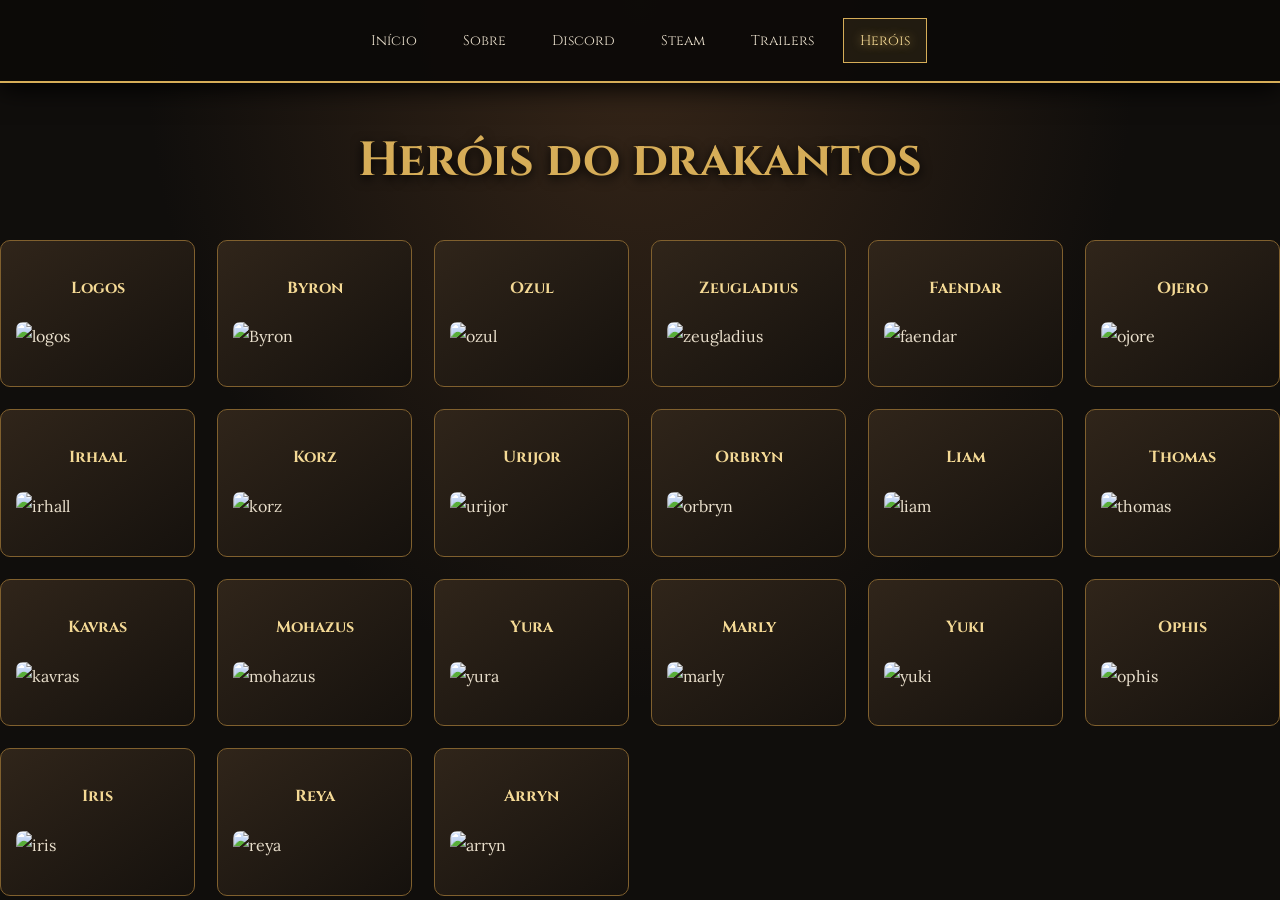
==== Heróis.html @ 98c78a0d "Add files via upload" ====
<!DOCTYPE html>
<html lang="pt-br">
<head>
    <meta charset="UTF-8">
    <meta name="viewport" content="width=device-width, initial-scale=1.0">
    <title>Heróis do drakantos</title>
    <link rel="stylesheet" href="style.css">
    <script src="script.js" defer></script>
</head>
<body>
    <nav class="menu">
    <a href="index.html">Início</a>
    <a href="sobre.html">Sobre</a>
    <a href="https://discord.com/invite/drakantos" target="_blank">Discord</a>
    <a href="https://store.steampowered.com/app/2454980/Drakantos/" target="_blank">Steam</a>
    <a href="trailers.html">Trailers</a>
    <a href="Heróis.html">Heróis</a>
</nav>
 <h1>Heróis do drakantos</h1>
 <p><strong>logos</strong></p>
 <img src="logos.png" alt="logos">
 <p><strong>Byron</strong></p>
 <img src="Byron.png" alt="Byron">
 <p><strong>ozul</strong></p>
 <img src="ozul.png" alt="ozul">
 <p><strong>zeugladius</strong></p>
 <img src="zeugladius.png" alt="zeugladius">
 <p><strong>faendar</strong></p>
 <img src="faendar.png" alt="faendar">
 <p><strong>ojero</strong></p>
 <img src="ojore.png" alt="ojore">
 <p><strong>irhaal</strong></p>
 <img src="irhall.png" alt="irhall">
 <p><strong>korz</strong></p>
 <img src="korz.png" alt="korz">
 <p><strong>urijor</strong></p>
 <img src="urijor.png" alt="urijor">
 <p><strong>orbryn</strong></p>
 <img src="orbryn.png" alt="orbryn">
 <p><strong>liam</strong></p>
 <img src="liam.png" alt="liam">
 <p><strong>thomas</strong></p>
 <img src="thomas.png" alt="thomas">
 <p><strong>kavras</strong></p>
 <img src="kavras.png" alt="kavras">
 <p><strong>mohazus</strong></p>
 <img src="mohazus.png" alt="mohazus">
 <p><strong>yura</strong></p>
 <img src="yura.png" alt="yura">
 <p><strong>marly</strong></p>
 <img src="marly.png" alt="marly">
 <p><strong>yuki</strong></p>
 <img src="yuki.png" alt="yuki">
 <p><strong>ophis</strong></p>
 <img src="ophis.png" alt="ophis">
 <p><strong>iris</strong></p>
 <img src="iris.png" alt="iris">
 <p><strong>reya</strong></p>
 <img src="reya.png" alt="reya">
 <p><strong>arryn</strong></p>
 <img src="arryn.png" alt="arryn">
</body>
</html>
---- style.css ----
@import url('https://fonts.googleapis.com/css2?family=Cinzel:wght@400;600;700;800&family=Lora:wght@400;500;600&display=swap');

:root {
    --ouro: #d6ad58;
    --ouro-claro: #f4d995;
    --fundo: #100e0c;
    --painel: #1d1914;
    --texto: #e9dfcc;
    --vermelho: #722c28;
}

* {
    margin: 0;
    padding: 0;
    box-sizing: border-box;
}

html {
    scroll-behavior: smooth;
}

body {
    background:
        radial-gradient(ellipse at top, #382719 0%, transparent 55%),
        var(--fundo);
    color: var(--texto);
    font-family: 'Lora', serif;
    line-height: 1.8;
    min-height: 100vh;
}

/* MENU MEDIEVAL */

.menu {
    position: sticky;
    top: 0;
    z-index: 1000;
    display: flex;
    justify-content: center;
    align-items: center;
    flex-wrap: wrap;
    gap: 12px;
    padding: 18px;
    background: rgba(12, 10, 8, 0.96);
    border-bottom: 2px solid var(--ouro);
    box-shadow: 0 5px 25px #000;
}

.menu a {
    color: var(--texto);
    text-decoration: none;
    font-family: 'Cinzel', serif;
    font-size: 14px;
    padding: 9px 16px;
    transition: 0.3s;
    border: 1px solid transparent;
}

.menu a:hover,
.menu a.ativo {
    color: var(--ouro-claro);
    border-color: var(--ouro);
    background: rgba(214, 173, 88, 0.10);
    text-shadow: 0 0 10px var(--ouro);
}

/* TITULOS */

h1, h2, h3 {
    font-family: 'Cinzel', serif;
    color: var(--ouro);
    text-align: center;
    text-shadow: 0 3px 12px #000;
}

h1 {
    font-size: clamp(28px, 5vw, 48px);
    margin: 35px 0;
}

h2 {
    font-size: 25px;
    margin: 35px 0 20px;
}

h2::after {
    content: "";
    display: block;
    width: 90px;
    height: 2px;
    background: var(--ouro);
    margin: 12px auto;
}

/* PAGINA INICIAL */

header {
    padding: 90px 20px;
    text-align: center;
    background: linear-gradient(
        rgba(0,0,0,0.35),
        rgba(0,0,0,0.85)
    );
    border-bottom: 1px solid #80602e;
}

header p {
    max-width: 850px;
    margin: auto;
    font-size: 18px;
}

section, main {
    width: min(1100px, 92%);
    margin: 45px auto;
}

section {
    background: rgba(29, 25, 20, 0.85);
    border: 1px solid #58452b;
    border-radius: 8px;
    padding: 30px;
    margin-bottom: 35px;
    box-shadow: 0 8px 25px #0008;
}

p {
    margin: 18px 0;
    text-align: justify;
}

/* IMAGENS */

img {
    max-width: 100%;
    height: auto;
    display: block;
    margin: 20px auto;
    border-radius: 7px;
}

section img {
    border: 1px solid #98733b;
    box-shadow: 0 5px 20px #000;
}

/* VIDEOS */

video, iframe {
    display: block;
    width: 100%;
    max-width: 850px;
    margin: 25px auto;
    border: 2px solid #98733b;
    border-radius: 8px;
    box-shadow: 0 5px 25px #000;
}

.video_container,
.Video_container {
    width: 100%;
    max-width: 850px;
    aspect-ratio: 16 / 9;
    margin: 25px auto;
}

.video_container iframe,
.Video_container iframe {
    width: 100%;
    height: 100%;
    margin: 0;
}

/* LISTAS */

ul {
    padding-left: 30px;
}

li {
    margin: 12px 0;
}

li::marker {
    color: var(--ouro);
}

/* PAGINA SOBRE */

.sobre {
    background: var(--painel);
    border: 1px solid #80602e;
    padding: 35px;
    border-radius: 8px;
}

/* GALERIA DE HEROIS */

.herois-grid {
    display: grid;
    grid-template-columns: repeat(auto-fit, minmax(190px, 1fr));
    gap: 22px;
    margin: 30px 0;
}

.heroi-card {
    background: linear-gradient(145deg, #30251a, #15110d);
    border: 1px solid #80602e;
    border-radius: 10px;
    padding: 15px;
    transition: 0.3s;
    overflow: hidden;
}

.heroi-card:hover {
    transform: translateY(-8px);
    border-color: var(--ouro-claro);
    box-shadow: 0 0 25px #d6ad5833;
}

.heroi-card p {
    color: var(--ouro-claro);
    font-family: 'Cinzel', serif;
    font-weight: bold;
    text-align: center;
    text-transform: capitalize;
}

.heroi-card img {
    max-height: 240px;
    object-fit: contain;
}

/* ANIMAÇÕES */

.revelar {
    opacity: 0;
    transform: translateY(25px);
    transition: opacity 0.8s, transform 0.8s;
}

.revelar.visivel {
    opacity: 1;
    transform: translateY(0);
}

/* CELULAR */

@media (max-width: 600px) {
    .menu {
        gap: 3px;
        padding: 10px;
    }

    .menu a {
        font-size: 11px;
        padding: 7px;
    }

    section {
        padding: 18px;
    }

    header {
        padding: 55px 15px;
    }

    .herois-grid {
        grid-template-columns: repeat(2, 1fr);
        gap: 12px;
    }
}
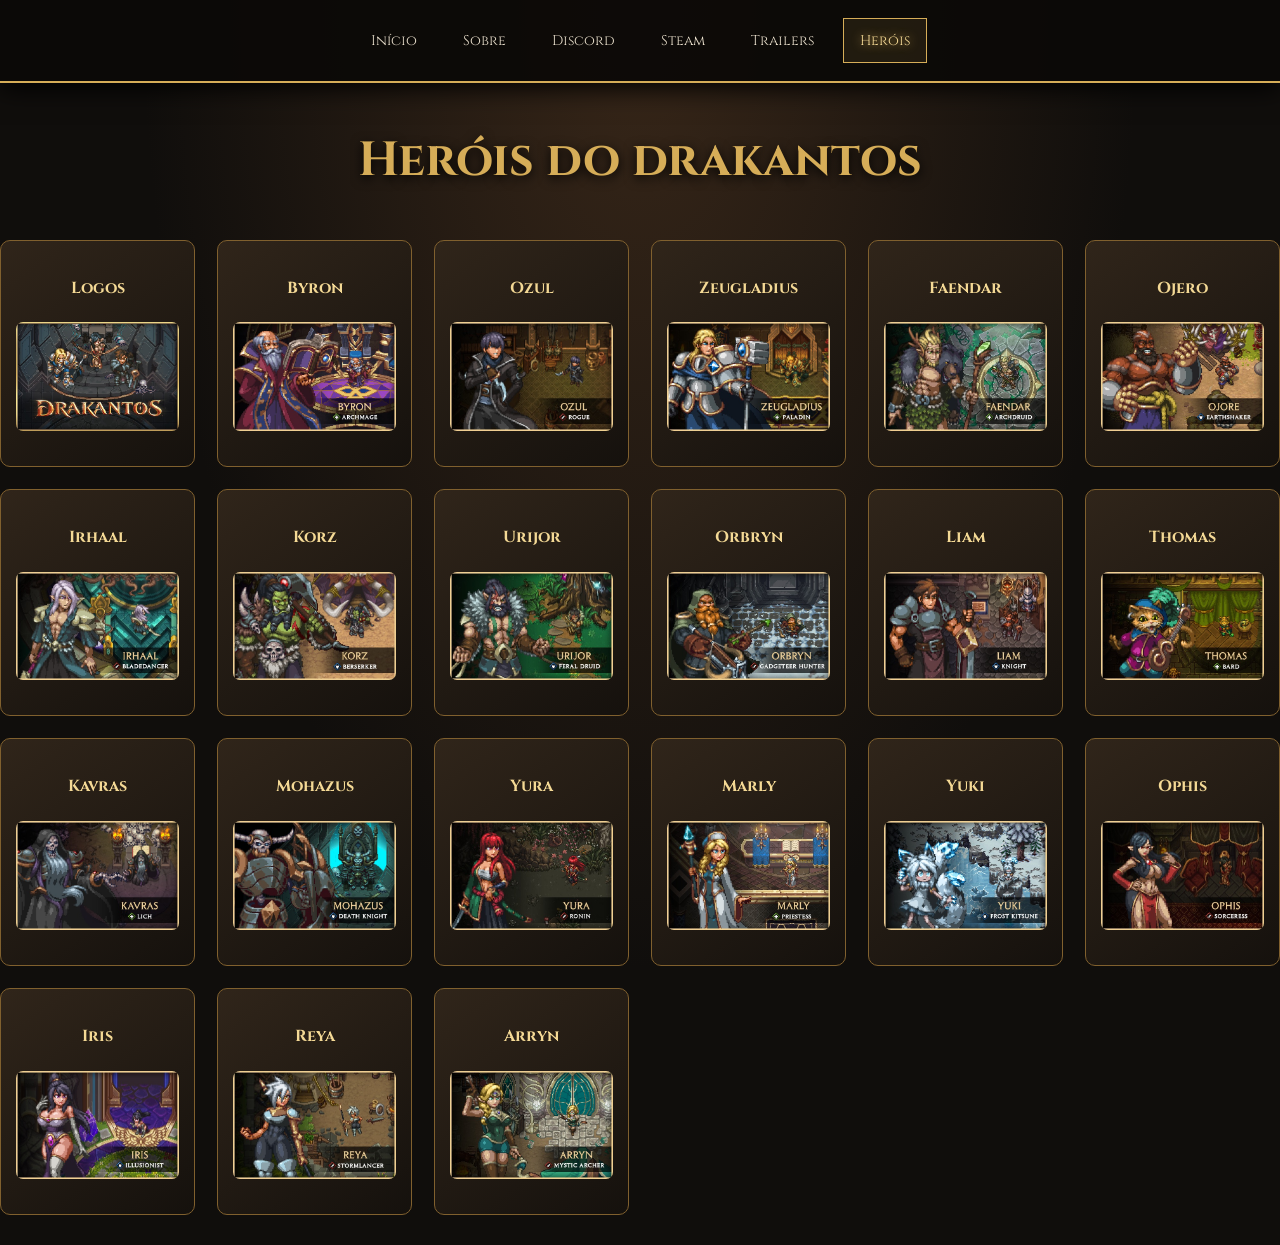
==== commit e1470754: "Update Heróis.html" ====
--- a/Heróis.html
+++ b/Heróis.html
@@ -18,46 +18,46 @@
 </nav>
  <h1>Heróis do drakantos</h1>
  <p><strong>logos</strong></p>
- <img src="logos.png" alt="logos">
+ <img src="assets/foto01.jpeg" alt="logos">
  <p><strong>Byron</strong></p>
- <img src="Byron.png" alt="Byron">
+ <img src="assets/foto022.jpeg" alt="Byron">
  <p><strong>ozul</strong></p>
- <img src="ozul.png" alt="ozul">
+ <img src="assets/foto021.jpeg" alt="ozul">
  <p><strong>zeugladius</strong></p>
- <img src="zeugladius.png" alt="zeugladius">
+ <img src="assets/foto020.jpeg" alt="zeugladius">
  <p><strong>faendar</strong></p>
- <img src="faendar.png" alt="faendar">
+ <img src="assets/foto019.jpeg" alt="faendar">
  <p><strong>ojero</strong></p>
- <img src="ojore.png" alt="ojore">
+ <img src="assets/foto018.jpeg" alt="ojore">
  <p><strong>irhaal</strong></p>
- <img src="irhall.png" alt="irhall">
+ <img src="assets/foto017.jpeg" alt="irhall">
  <p><strong>korz</strong></p>
- <img src="korz.png" alt="korz">
+ <img src="assets/foto016.jpeg" alt="korz">
  <p><strong>urijor</strong></p>
- <img src="urijor.png" alt="urijor">
+ <img src="assets/foto015.jpeg" alt="urijor">
  <p><strong>orbryn</strong></p>
- <img src="orbryn.png" alt="orbryn">
+ <img src="assets/foto014.jpeg" alt="orbryn">
  <p><strong>liam</strong></p>
- <img src="liam.png" alt="liam">
+ <img src="assets/foto013.jpeg" alt="liam">
  <p><strong>thomas</strong></p>
- <img src="thomas.png" alt="thomas">
+ <img src="assets/foto012.jpeg" alt="thomas">
  <p><strong>kavras</strong></p>
- <img src="kavras.png" alt="kavras">
+ <img src="assets/foto011.jpeg" alt="kavras">
  <p><strong>mohazus</strong></p>
- <img src="mohazus.png" alt="mohazus">
+ <img src="assets/foto010.jpeg" alt="mohazus">
  <p><strong>yura</strong></p>
- <img src="yura.png" alt="yura">
+ <img src="assets/foto09.jpeg" alt="yura">
  <p><strong>marly</strong></p>
- <img src="marly.png" alt="marly">
+ <img src="assets/foto08.jpeg" alt="marly">
  <p><strong>yuki</strong></p>
- <img src="yuki.png" alt="yuki">
+ <img src="assets/foto07.jpeg" alt="yuki">
  <p><strong>ophis</strong></p>
- <img src="ophis.png" alt="ophis">
+ <img src="assets/foto06.jpeg" alt="ophis">
  <p><strong>iris</strong></p>
- <img src="iris.png" alt="iris">
+ <img src="assets/foto05.jpeg" alt="iris">
  <p><strong>reya</strong></p>
- <img src="reya.png" alt="reya">
+ <img src="assets/foto04.jpeg" alt="reya">
  <p><strong>arryn</strong></p>
- <img src="arryn.png" alt="arryn">
+ <img src="assets/foto03.jpeg" alt="arryn">
 </body>
-</html>+</html>
